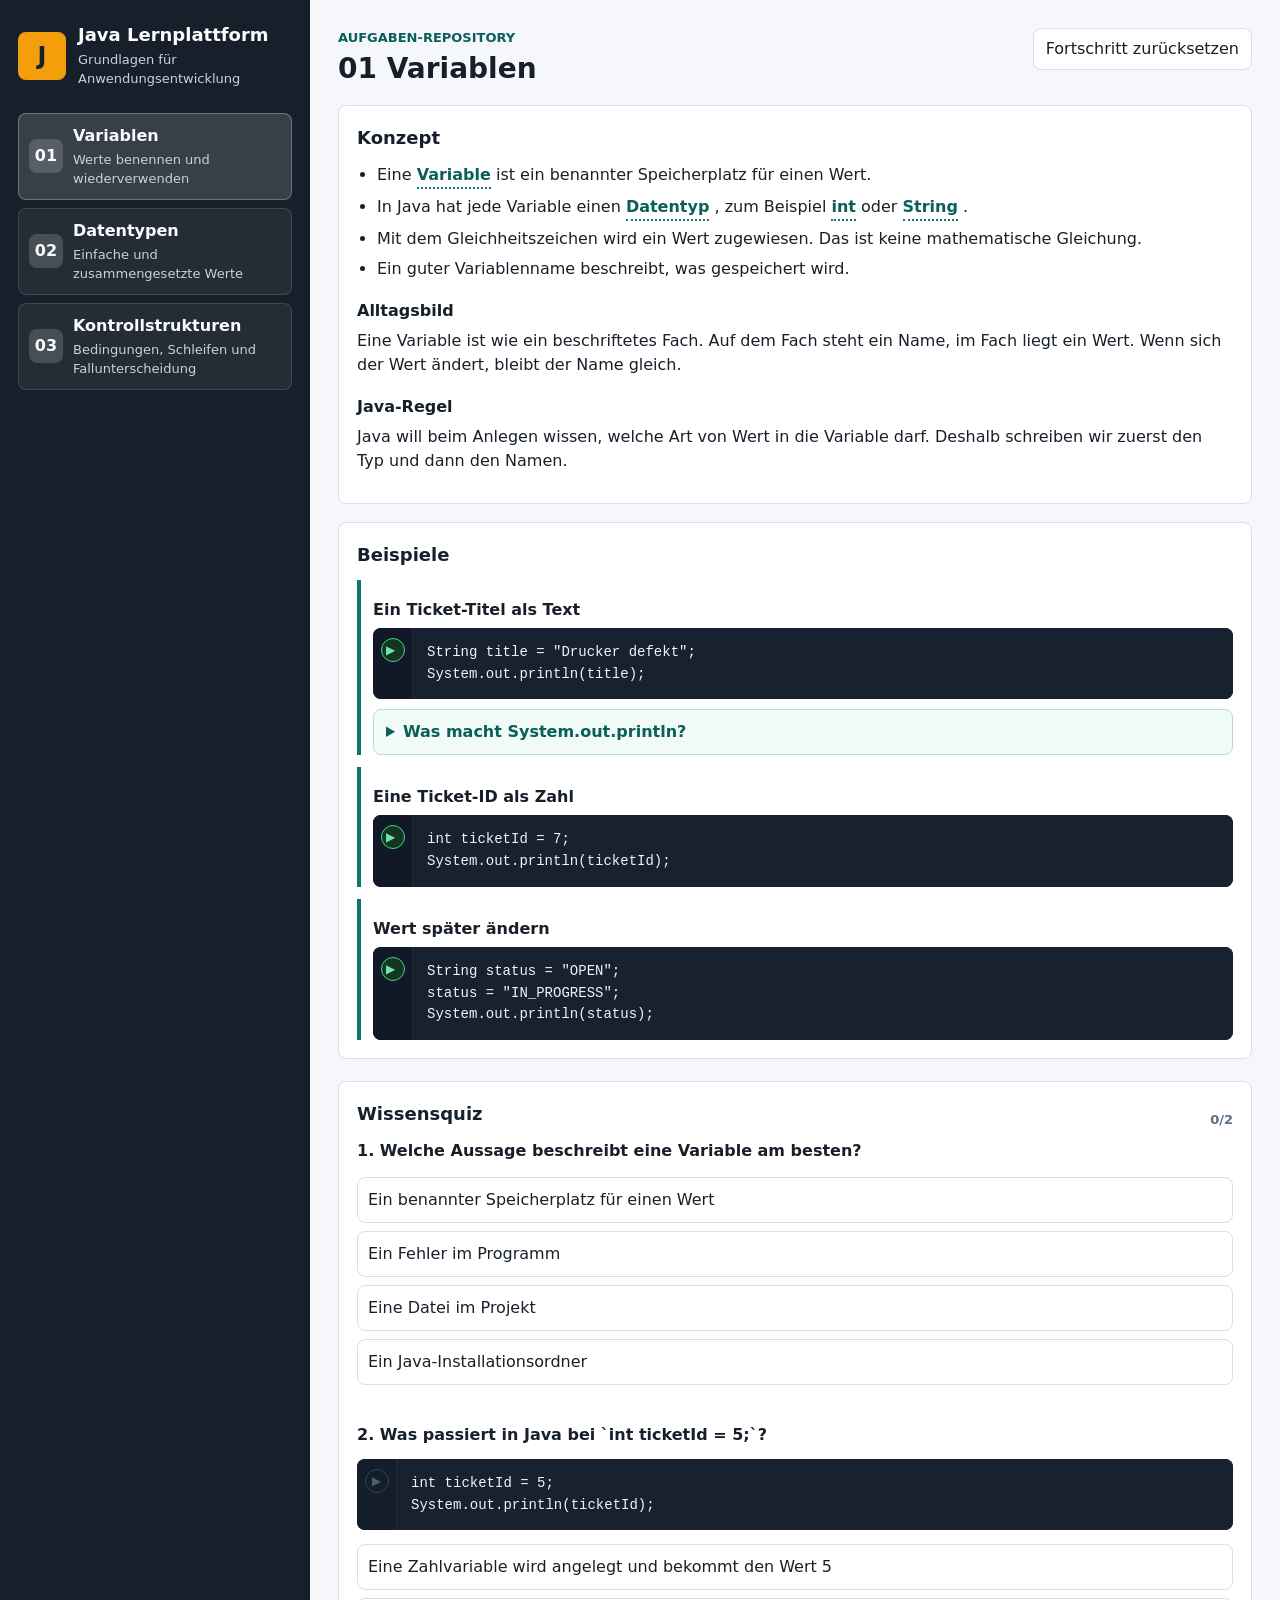
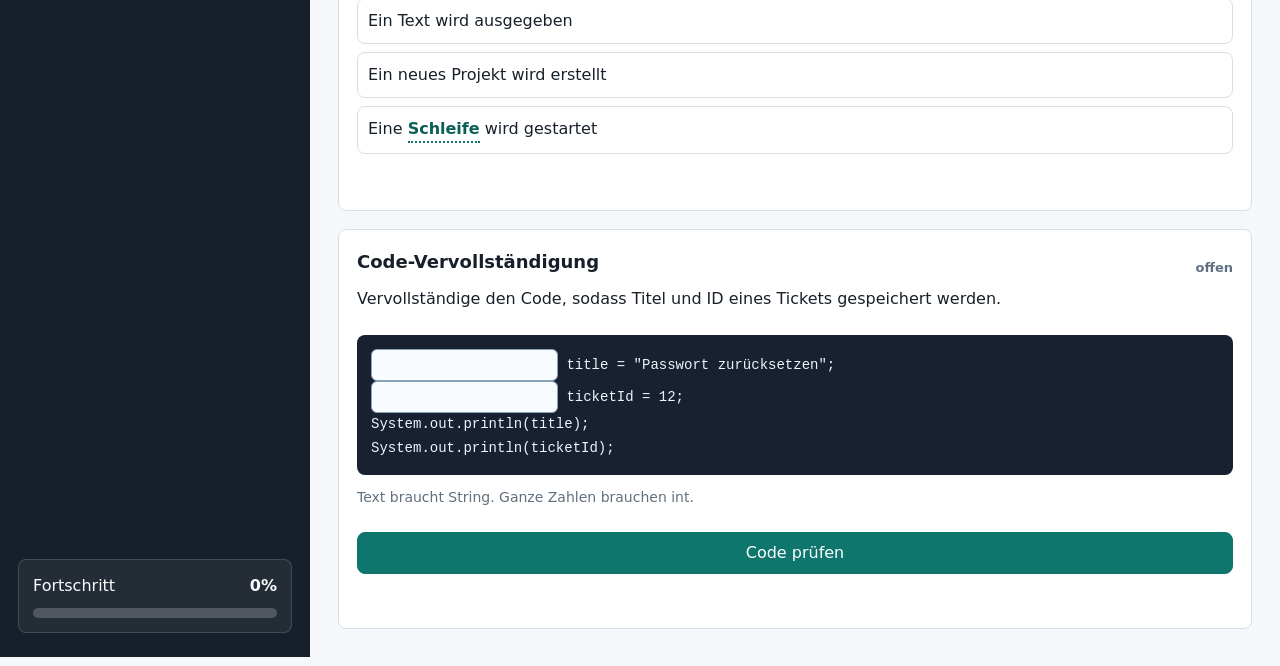
==== index.html @ a72e9490 "Initial commit" ====
<!doctype html>
<html lang="de">
  <head>
    <meta charset="utf-8">
    <meta name="viewport" content="width=device-width, initial-scale=1">
    <title>Java Lernplattform</title>
    <link rel="icon" href="data:image/svg+xml,%3Csvg xmlns='http://www.w3.org/2000/svg' viewBox='0 0 32 32'%3E%3Crect width='32' height='32' rx='6' fill='%230f766e'/%3E%3Ctext x='16' y='22' font-family='Arial' font-size='18' font-weight='700' text-anchor='middle' fill='white'%3EJ%3C/text%3E%3C/svg%3E">
    <link rel="stylesheet" href="styles.css">
  </head>
  <body>
    <div class="app-shell">
      <aside class="sidebar" aria-label="Lernmodule">
        <div class="brand-block">
          <div class="brand-mark" aria-hidden="true">J</div>
          <div>
            <h1>Java Lernplattform</h1>
            <p>Grundlagen für Anwendungsentwicklung</p>
          </div>
        </div>

        <nav id="moduleNav" class="module-nav"></nav>

        <div class="progress-panel">
          <div class="progress-row">
            <span>Fortschritt</span>
            <strong id="progressText">0%</strong>
          </div>
          <div class="progress-track" aria-hidden="true">
            <div id="progressFill" class="progress-fill"></div>
          </div>
        </div>
      </aside>

      <main class="content">
        <header class="topbar">
          <div>
            <p class="eyebrow">Aufgaben-Repository</p>
            <h2 id="moduleTitle">Modul</h2>
          </div>
          <div class="topbar-actions">
            <button id="resetProgressButton" class="secondary-button" type="button">Fortschritt zurücksetzen</button>
          </div>
        </header>

        <section class="module-layout">
          <article class="lesson-column">
            <section class="section-block">
              <h3>Konzept</h3>
              <div id="conceptContent"></div>
            </section>

            <section class="section-block">
              <h3>Beispiele</h3>
              <div id="examplesContent"></div>
            </section>
          </article>

          <aside class="activity-column">
            <section class="activity-card">
              <div class="activity-heading">
                <h3>Wissensquiz</h3>
                <span id="quizCounter"></span>
              </div>
              <div id="quizContent"></div>
            </section>

            <section class="activity-card">
              <div class="activity-heading">
                <h3>Code-Vervollständigung</h3>
                <span id="codeCounter"></span>
              </div>
              <div id="codeContent"></div>
            </section>
          </aside>
        </section>
      </main>
    </div>

    <script src="app.js"></script>
  </body>
</html>
---- styles.css ----
:root {
  --bg: #f5f7fb;
  --surface: #ffffff;
  --surface-soft: #eef3f7;
  --text: #17202a;
  --muted: #607080;
  --line: #d7e0e8;
  --accent: #0f766e;
  --accent-strong: #0b5f59;
  --accent-soft: #d9f2ee;
  --warn: #a85510;
  --error: #b42318;
  --ok: #16794c;
  --code-bg: #18212f;
  --code-text: #ecf4ff;
  --focus: #2563eb;
}

* {
  box-sizing: border-box;
}

body {
  margin: 0;
  min-height: 100vh;
  background: var(--bg);
  color: var(--text);
  font-family: Inter, ui-sans-serif, system-ui, -apple-system, BlinkMacSystemFont, "Segoe UI", sans-serif;
  font-size: 16px;
  line-height: 1.5;
  letter-spacing: 0;
}

button,
input,
select,
textarea {
  font: inherit;
}

button {
  cursor: pointer;
}

button:focus-visible,
input:focus-visible {
  outline: 3px solid rgba(37, 99, 235, 0.35);
  outline-offset: 2px;
}

.app-shell {
  display: grid;
  grid-template-columns: 310px minmax(0, 1fr);
  min-height: 100vh;
}

.sidebar {
  background: #17202a;
  color: #f9fbfd;
  padding: 24px 18px;
  display: flex;
  flex-direction: column;
  gap: 24px;
}

.brand-block {
  display: grid;
  grid-template-columns: 48px minmax(0, 1fr);
  gap: 12px;
  align-items: center;
}

.brand-mark {
  width: 48px;
  height: 48px;
  display: grid;
  place-items: center;
  border-radius: 8px;
  background: #f59e0b;
  color: #17202a;
  font-weight: 800;
  font-size: 24px;
}

.brand-block h1 {
  margin: 0;
  font-size: 18px;
  line-height: 1.2;
}

.brand-block p {
  margin: 4px 0 0;
  color: #c7d2df;
  font-size: 13px;
}

.module-nav {
  display: grid;
  gap: 8px;
}

.module-button {
  width: 100%;
  min-height: 64px;
  border: 1px solid rgba(255, 255, 255, 0.12);
  border-radius: 8px;
  background: rgba(255, 255, 255, 0.06);
  color: #f9fbfd;
  padding: 10px;
  text-align: left;
  display: grid;
  grid-template-columns: 34px minmax(0, 1fr);
  gap: 10px;
  align-items: center;
}

.module-button:hover,
.module-button.active {
  background: rgba(255, 255, 255, 0.14);
  border-color: rgba(255, 255, 255, 0.28);
}

.module-number {
  width: 34px;
  height: 34px;
  border-radius: 8px;
  background: rgba(255, 255, 255, 0.16);
  display: grid;
  place-items: center;
  font-weight: 700;
}

.module-title {
  display: block;
  font-weight: 700;
}

.module-subtitle {
  display: block;
  color: #c7d2df;
  font-size: 13px;
  margin-top: 2px;
}

.progress-panel {
  margin-top: auto;
  border: 1px solid rgba(255, 255, 255, 0.14);
  border-radius: 8px;
  padding: 14px;
  background: rgba(255, 255, 255, 0.06);
}

.progress-row {
  display: flex;
  justify-content: space-between;
  gap: 12px;
  margin-bottom: 10px;
}

.progress-track {
  height: 10px;
  border-radius: 999px;
  background: rgba(255, 255, 255, 0.2);
  overflow: hidden;
}

.progress-fill {
  height: 100%;
  width: 0;
  border-radius: inherit;
  background: #34d399;
  transition: width 180ms ease;
}

.content {
  padding: 28px;
  min-width: 0;
}

.topbar {
  display: flex;
  align-items: flex-start;
  justify-content: space-between;
  gap: 20px;
  margin-bottom: 20px;
}

.eyebrow {
  margin: 0 0 4px;
  color: var(--accent-strong);
  font-size: 13px;
  text-transform: uppercase;
  font-weight: 800;
}

.topbar h2 {
  margin: 0;
  font-size: 28px;
  line-height: 1.2;
}

.secondary-button,
.primary-button {
  min-height: 38px;
  border-radius: 8px;
  padding: 8px 12px;
  border: 1px solid var(--line);
}

.secondary-button {
  background: var(--surface);
  color: var(--text);
}

.primary-button {
  background: var(--accent);
  color: #fff;
  border-color: var(--accent);
}

.secondary-button:hover {
  background: var(--surface-soft);
}

.primary-button:hover {
  background: var(--accent-strong);
}

.module-layout {
  display: grid;
  grid-template-columns: minmax(0, 1fr);
  gap: 22px;
  align-items: start;
}

.lesson-column,
.activity-column {
  display: grid;
  gap: 18px;
}

.section-block,
.activity-card {
  background: var(--surface);
  border: 1px solid var(--line);
  border-radius: 8px;
  padding: 18px;
}

.section-block h3,
.activity-card h3 {
  margin: 0 0 12px;
  font-size: 18px;
}

.section-block h4 {
  margin: 18px 0 6px;
  font-size: 16px;
}

.section-block p,
.activity-card p {
  margin: 0 0 12px;
}

.concept-list {
  margin: 0;
  padding-left: 20px;
}

.concept-list li {
  margin: 6px 0;
}

.code-runner {
  display: grid;
  grid-template-columns: 40px minmax(0, 1fr);
  max-width: 100%;
  overflow: hidden;
  border-radius: 8px;
  background: var(--code-bg);
}

.code-gutter {
  display: flex;
  align-items: flex-start;
  justify-content: center;
  padding-top: 10px;
  background: #111827;
  border-right: 1px solid rgba(255, 255, 255, 0.08);
}

.run-icon-button,
.run-icon-placeholder {
  width: 24px;
  height: 24px;
  display: grid;
  place-items: center;
  border-radius: 999px;
  font-size: 12px;
  line-height: 1;
}

.run-icon-button {
  border: 1px solid #45d483;
  background: #123524;
  color: #6ee7a8;
  padding-left: 2px;
}

.run-icon-button:hover,
.run-icon-button.active {
  background: #166534;
  color: #ecfdf5;
}

.run-icon-placeholder {
  color: #466174;
  border: 1px solid #334155;
}

.muted-gutter {
  background: #141d2a;
}

.code-block {
  background: var(--code-bg);
  color: var(--code-text);
  border-radius: 0;
  padding: 14px;
  max-width: 100%;
  overflow-x: auto;
  font-family: "SFMono-Regular", Consolas, "Liberation Mono", Menlo, monospace;
  font-size: 14px;
  line-height: 1.55;
  white-space: pre;
  margin: 0;
}

.fake-output {
  margin-top: 10px;
  border: 1px solid #c6d3df;
  border-radius: 8px;
  background: #111827;
  color: #d1fae5;
  overflow: hidden;
}

.fake-output-label {
  padding: 7px 10px;
  background: #24313d;
  color: #e5edf5;
  font-size: 13px;
  font-weight: 800;
}

.fake-output pre {
  margin: 0;
  padding: 12px;
  overflow-x: auto;
  font-family: "SFMono-Regular", Consolas, "Liberation Mono", Menlo, monospace;
  font-size: 14px;
  line-height: 1.5;
  white-space: pre-wrap;
}

.quiz-code {
  margin-top: 10px;
}

.example-grid {
  display: grid;
  gap: 12px;
}

.example-item {
  border-left: 4px solid var(--accent);
  padding-left: 12px;
}

.info-box {
  margin-top: 10px;
  border: 1px solid #b8d9d4;
  border-radius: 8px;
  background: #f0fbf8;
  overflow: hidden;
}

.info-box summary {
  cursor: pointer;
  padding: 10px 12px;
  font-weight: 800;
  color: var(--accent-strong);
}

.info-box-content {
  padding: 0 12px 12px;
  color: #24313d;
}

.info-box-content p {
  margin: 8px 0;
}

.glossary-term {
  position: relative;
  display: inline-flex;
  border-bottom: 2px dotted var(--accent);
  color: var(--accent-strong);
  font-weight: 700;
  cursor: help;
  white-space: nowrap;
}

.glossary-popup {
  position: absolute;
  left: 0;
  bottom: calc(100% + 8px);
  z-index: 30;
  width: min(280px, 80vw);
  padding: 10px 12px;
  border: 1px solid #b8d9d4;
  border-radius: 8px;
  background: #ffffff;
  color: var(--text);
  box-shadow: 0 12px 28px rgba(23, 32, 42, 0.18);
  opacity: 0;
  transform: translateY(4px);
  pointer-events: none;
  transition: opacity 120ms ease, transform 120ms ease;
  white-space: normal;
  font-family: Inter, ui-sans-serif, system-ui, -apple-system, BlinkMacSystemFont, "Segoe UI", sans-serif;
  font-size: 14px;
  line-height: 1.4;
}

.glossary-popup strong,
.glossary-popup span {
  display: block;
}

.glossary-popup strong {
  margin-bottom: 4px;
  color: var(--accent-strong);
}

.glossary-term:hover .glossary-popup,
.glossary-term:focus .glossary-popup {
  opacity: 1;
  transform: translateY(0);
}

.activity-heading {
  display: flex;
  align-items: center;
  justify-content: space-between;
  gap: 12px;
}

.activity-heading span {
  color: var(--muted);
  font-size: 13px;
  font-weight: 700;
}

.quiz-options {
  display: grid;
  gap: 8px;
  margin: 14px 0;
}

.choice-button {
  width: 100%;
  border: 1px solid var(--line);
  border-radius: 8px;
  padding: 10px;
  background: #fff;
  color: var(--text);
  text-align: left;
}

.choice-button:hover {
  background: var(--surface-soft);
}

.choice-button.correct {
  border-color: #74c69d;
  background: #e9f8ef;
}

.choice-button.incorrect {
  border-color: #f1a39d;
  background: #fff0ee;
}

.feedback {
  min-height: 24px;
  color: var(--muted);
  font-weight: 700;
}

.feedback.ok {
  color: var(--ok);
}

.feedback.error {
  color: var(--error);
}

.completion {
  display: grid;
  gap: 12px;
}

.completion-code {
  background: var(--code-bg);
  color: var(--code-text);
  border-radius: 8px;
  padding: 14px;
  max-width: 100%;
  overflow-x: auto;
  font-family: "SFMono-Regular", Consolas, "Liberation Mono", Menlo, monospace;
  font-size: 14px;
  line-height: 1.7;
  white-space: pre-wrap;
  overflow-wrap: anywhere;
}

.blank-input {
  min-width: 120px;
  max-width: 220px;
  height: 32px;
  border: 1px solid #88a2b6;
  border-radius: 6px;
  padding: 4px 8px;
  background: #f8fbff;
  color: #111827;
  font-family: inherit;
}

.blank-input.correct {
  border-color: #22c55e;
  background: #eafaf0;
}

.blank-input.incorrect {
  border-color: #ef4444;
  background: #fff1f1;
}

.hint {
  color: var(--muted);
  font-size: 14px;
}

@media (max-width: 1080px) {
  .app-shell {
    grid-template-columns: 1fr;
  }

  .sidebar {
    min-height: auto;
  }

  .module-layout {
    grid-template-columns: 1fr;
  }

  .module-nav {
    grid-template-columns: repeat(3, minmax(0, 1fr));
  }
}

@media (max-width: 720px) {
  .content {
    padding: 18px;
  }

  .topbar {
    display: grid;
  }

  .module-nav {
    grid-template-columns: 1fr;
  }

  .blank-input {
    width: 100%;
    max-width: none;
  }

  .completion-code {
    display: grid;
    gap: 6px;
  }
}
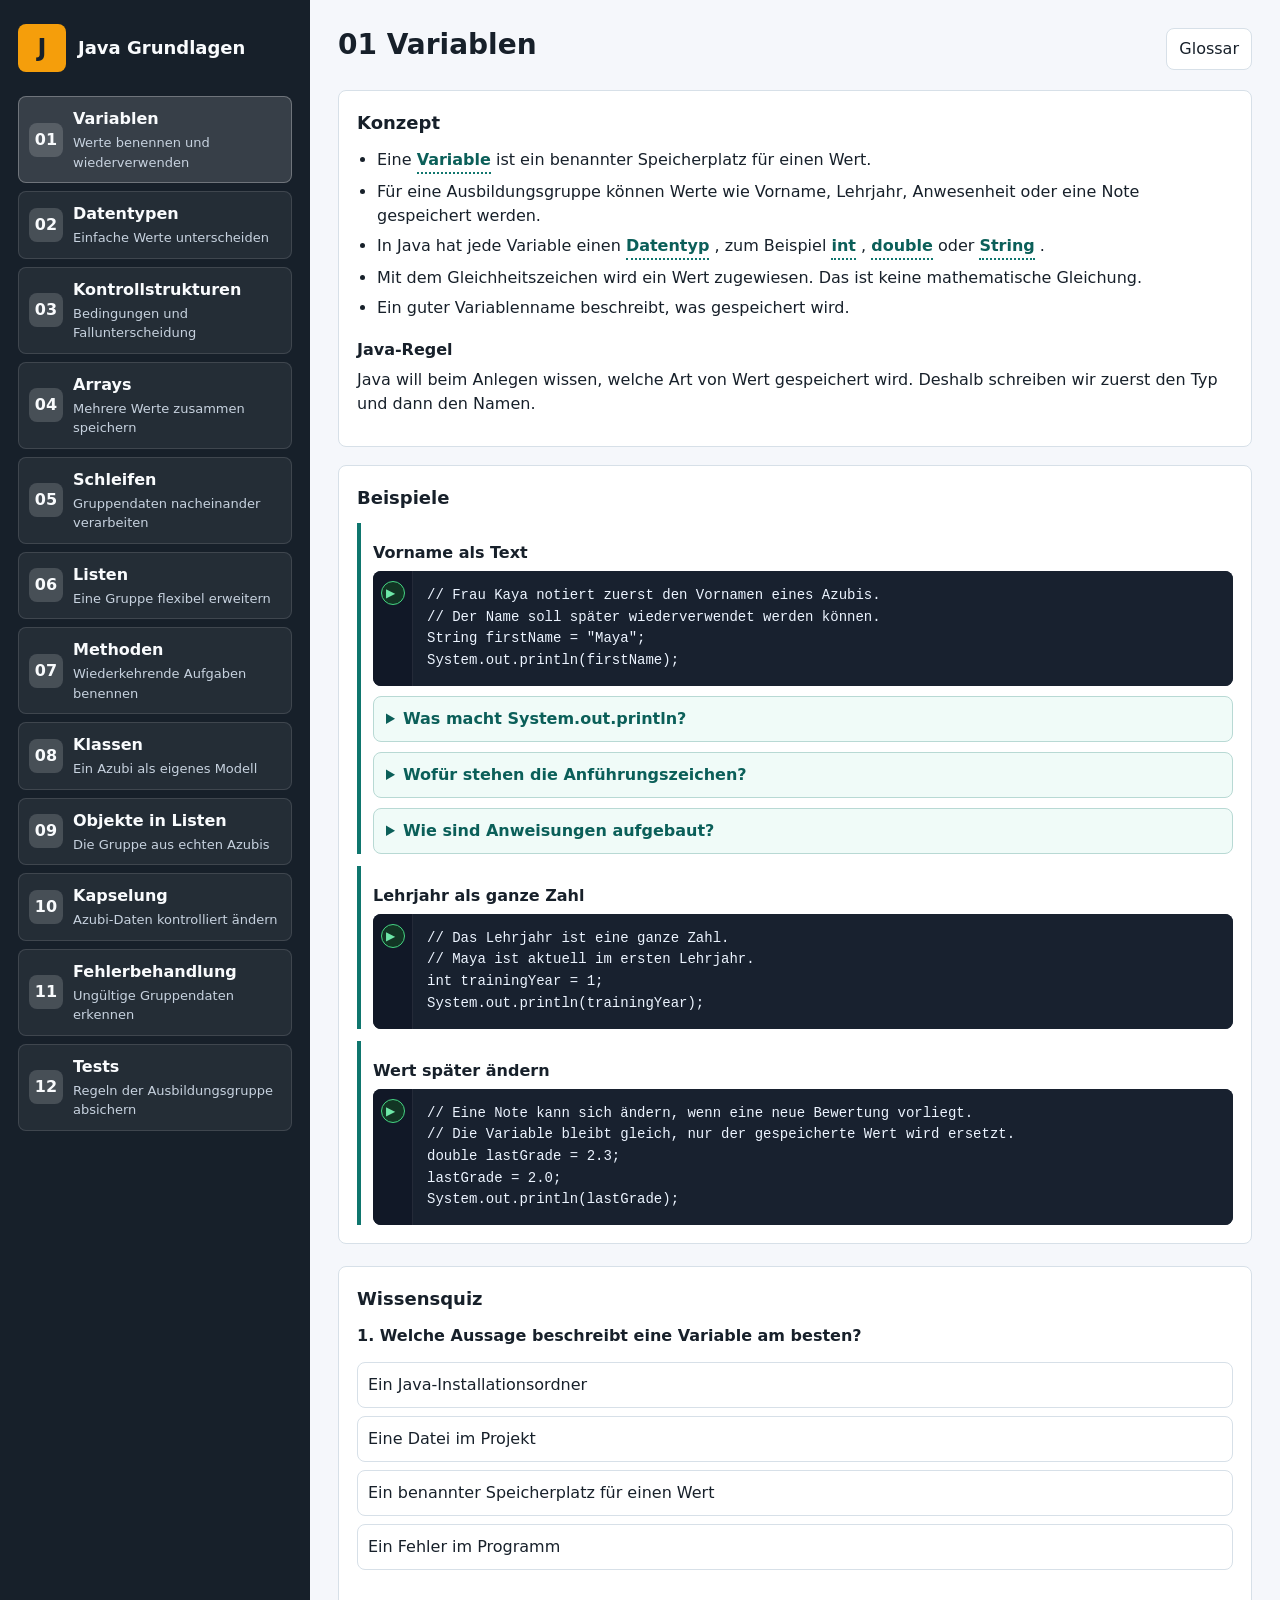
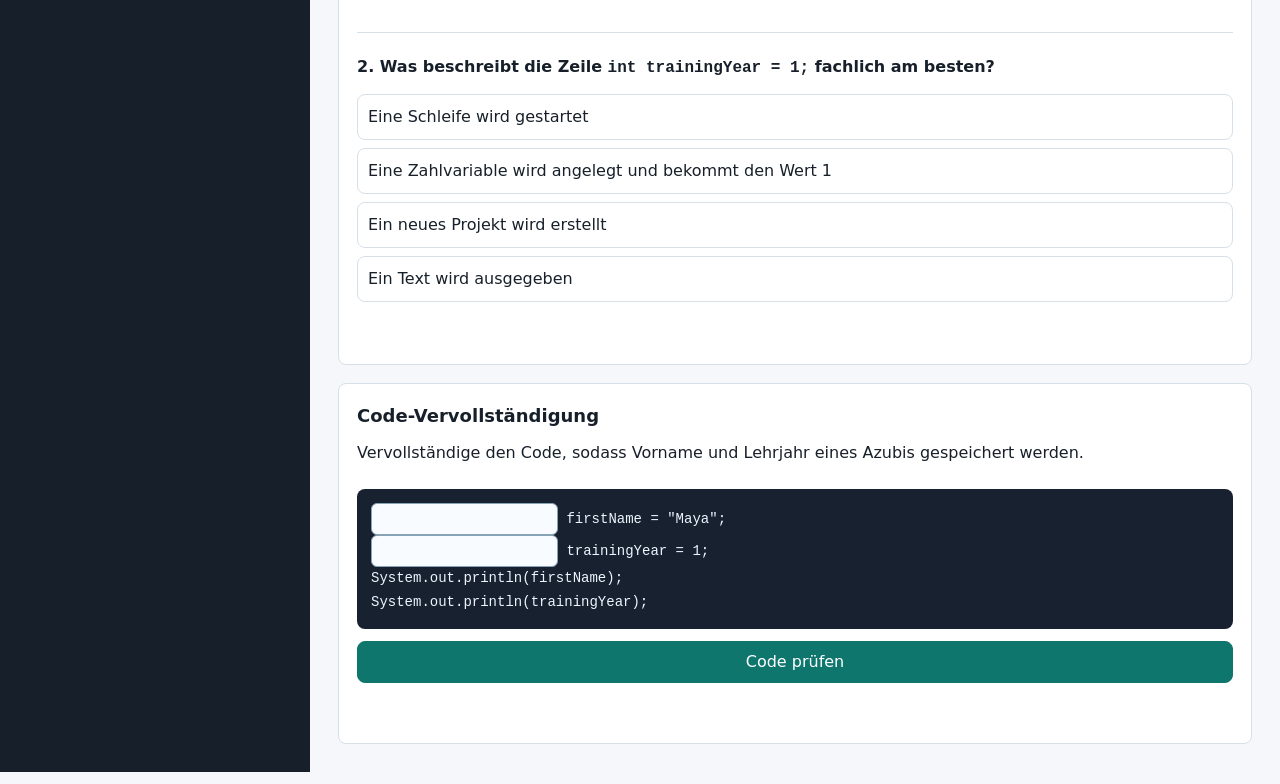
==== commit a3b64c13: "Add Java learning platform snapshot" ====
--- a/index.html
+++ b/index.html
@@ -3,7 +3,7 @@
   <head>
     <meta charset="utf-8">
     <meta name="viewport" content="width=device-width, initial-scale=1">
-    <title>Java Lernplattform</title>
+    <title>Java Grundlagen</title>
     <link rel="icon" href="data:image/svg+xml,%3Csvg xmlns='http://www.w3.org/2000/svg' viewBox='0 0 32 32'%3E%3Crect width='32' height='32' rx='6' fill='%230f766e'/%3E%3Ctext x='16' y='22' font-family='Arial' font-size='18' font-weight='700' text-anchor='middle' fill='white'%3EJ%3C/text%3E%3C/svg%3E">
     <link rel="stylesheet" href="styles.css">
   </head>
@@ -13,61 +13,45 @@
         <div class="brand-block">
           <div class="brand-mark" aria-hidden="true">J</div>
           <div>
-            <h1>Java Lernplattform</h1>
-            <p>Grundlagen für Anwendungsentwicklung</p>
+            <h1>Java Grundlagen</h1>
           </div>
         </div>
 
         <nav id="moduleNav" class="module-nav"></nav>
-
-        <div class="progress-panel">
-          <div class="progress-row">
-            <span>Fortschritt</span>
-            <strong id="progressText">0%</strong>
-          </div>
-          <div class="progress-track" aria-hidden="true">
-            <div id="progressFill" class="progress-fill"></div>
-          </div>
-        </div>
       </aside>
 
       <main class="content">
         <header class="topbar">
-          <div>
-            <p class="eyebrow">Aufgaben-Repository</p>
-            <h2 id="moduleTitle">Modul</h2>
-          </div>
+          <h2 id="moduleTitle">Modul</h2>
           <div class="topbar-actions">
-            <button id="resetProgressButton" class="secondary-button" type="button">Fortschritt zurücksetzen</button>
+            <button id="glossaryButton" class="secondary-button" type="button">Glossar</button>
           </div>
         </header>
 
         <section class="module-layout">
           <article class="lesson-column">
-            <section class="section-block">
-              <h3>Konzept</h3>
+            <section id="conceptSection" class="section-block">
+              <h3 id="conceptHeading">Konzept</h3>
               <div id="conceptContent"></div>
             </section>
 
-            <section class="section-block">
+            <section id="examplesSection" class="section-block">
               <h3>Beispiele</h3>
               <div id="examplesContent"></div>
             </section>
           </article>
 
           <aside class="activity-column">
-            <section class="activity-card">
+            <section id="quizSection" class="activity-card">
               <div class="activity-heading">
                 <h3>Wissensquiz</h3>
-                <span id="quizCounter"></span>
               </div>
               <div id="quizContent"></div>
             </section>
 
-            <section class="activity-card">
+            <section id="codeSection" class="activity-card">
               <div class="activity-heading">
                 <h3>Code-Vervollständigung</h3>
-                <span id="codeCounter"></span>
               </div>
               <div id="codeContent"></div>
             </section>
--- a/styles.css
+++ b/styles.css
@@ -88,12 +88,6 @@
   line-height: 1.2;
 }
 
-.brand-block p {
-  margin: 4px 0 0;
-  color: #c7d2df;
-  font-size: 13px;
-}
-
 .module-nav {
   display: grid;
   gap: 8px;
@@ -140,36 +134,6 @@
   color: #c7d2df;
   font-size: 13px;
   margin-top: 2px;
-}
-
-.progress-panel {
-  margin-top: auto;
-  border: 1px solid rgba(255, 255, 255, 0.14);
-  border-radius: 8px;
-  padding: 14px;
-  background: rgba(255, 255, 255, 0.06);
-}
-
-.progress-row {
-  display: flex;
-  justify-content: space-between;
-  gap: 12px;
-  margin-bottom: 10px;
-}
-
-.progress-track {
-  height: 10px;
-  border-radius: 999px;
-  background: rgba(255, 255, 255, 0.2);
-  overflow: hidden;
-}
-
-.progress-fill {
-  height: 100%;
-  width: 0;
-  border-radius: inherit;
-  background: #34d399;
-  transition: width 180ms ease;
 }
 
 .content {
@@ -185,14 +149,6 @@
   margin-bottom: 20px;
 }
 
-.eyebrow {
-  margin: 0 0 4px;
-  color: var(--accent-strong);
-  font-size: 13px;
-  text-transform: uppercase;
-  font-weight: 800;
-}
-
 .topbar h2 {
   margin: 0;
   font-size: 28px;
@@ -220,6 +176,12 @@
 
 .secondary-button:hover {
   background: var(--surface-soft);
+}
+
+.secondary-button.active {
+  border-color: var(--accent);
+  background: var(--accent-soft);
+  color: var(--accent-strong);
 }
 
 .primary-button:hover {
@@ -368,6 +330,96 @@
   margin-top: 10px;
 }
 
+.example-context {
+  display: grid;
+  grid-template-columns: minmax(220px, 0.75fr) minmax(0, 1.25fr);
+  gap: 18px;
+  align-items: center;
+  margin-bottom: 18px;
+  padding: 14px;
+  border: 1px solid #b8d9d4;
+  border-radius: 8px;
+  background: #f0fbf8;
+}
+
+.group-overview {
+  overflow: hidden;
+  border: 1px solid #9accc3;
+  border-radius: 8px;
+  background: #ffffff;
+  box-shadow: 0 10px 22px rgba(23, 32, 42, 0.1);
+}
+
+.group-overview-header {
+  padding: 14px;
+  background: #0f766e;
+  color: #ffffff;
+}
+
+.group-overview-header span,
+.group-overview-header strong {
+  display: block;
+}
+
+.group-overview-header span {
+  font-size: 24px;
+  font-weight: 900;
+}
+
+.group-overview-header strong {
+  margin-top: 2px;
+  font-size: 13px;
+}
+
+.group-overview-list {
+  display: grid;
+  gap: 8px;
+  padding: 12px;
+}
+
+.group-overview-list span {
+  display: block;
+  padding: 8px 10px;
+  border-radius: 6px;
+  background: #eef3f7;
+  color: var(--text);
+  font-weight: 800;
+}
+
+.example-context h4 {
+  margin: 0 0 6px;
+  color: var(--accent-strong);
+}
+
+.example-context p {
+  margin: 0 0 12px;
+}
+
+.group-field-list {
+  display: grid;
+  grid-template-columns: repeat(2, minmax(0, 1fr));
+  gap: 8px 14px;
+  margin: 0;
+}
+
+.group-field-list div {
+  min-width: 0;
+}
+
+.group-field-list dt {
+  color: var(--muted);
+  font-size: 12px;
+  font-weight: 800;
+  text-transform: uppercase;
+}
+
+.group-field-list dd {
+  margin: 2px 0 0;
+  color: var(--text);
+  font-weight: 800;
+  overflow-wrap: anywhere;
+}
+
 .example-grid {
   display: grid;
   gap: 12px;
@@ -457,10 +509,10 @@
   gap: 12px;
 }
 
-.activity-heading span {
-  color: var(--muted);
-  font-size: 13px;
-  font-weight: 700;
+.quiz-question + .quiz-question {
+  margin-top: 24px;
+  padding-top: 22px;
+  border-top: 1px solid var(--line);
 }
 
 .quiz-options {
@@ -495,6 +547,7 @@
 
 .feedback {
   min-height: 24px;
+  margin-bottom: 6px;
   color: var(--muted);
   font-weight: 700;
 }
@@ -548,9 +601,81 @@
   background: #fff1f1;
 }
 
-.hint {
+.glossary-search {
+  display: grid;
+  gap: 8px;
+  margin-bottom: 14px;
+}
+
+.glossary-search label {
   color: var(--muted);
-  font-size: 14px;
+  font-size: 13px;
+  font-weight: 800;
+}
+
+.glossary-search input {
+  width: 100%;
+  min-height: 42px;
+  border: 1px solid var(--line);
+  border-radius: 8px;
+  padding: 8px 12px;
+  background: #ffffff;
+  color: var(--text);
+}
+
+.glossary-table {
+  display: grid;
+  gap: 0;
+  overflow: hidden;
+  border: 1px solid var(--line);
+  border-radius: 8px;
+  background: #ffffff;
+}
+
+.glossary-table-header,
+.glossary-row {
+  display: grid;
+  grid-template-columns: minmax(180px, 0.8fr) minmax(0, 2.4fr);
+  column-gap: 18px;
+  align-items: start;
+}
+
+.glossary-table-header {
+  padding: 10px 14px;
+  background: #eef3f7;
+  color: var(--muted);
+  font-size: 13px;
+  font-weight: 800;
+}
+
+.glossary-row {
+  padding: 14px;
+  border-top: 1px solid var(--line);
+}
+
+.glossary-row h4 {
+  margin: 0;
+  color: var(--accent-strong);
+  font-size: 16px;
+  overflow-wrap: anywhere;
+}
+
+.glossary-row p {
+  margin: 0;
+  min-width: 0;
+}
+
+.glossary-row mark {
+  border-radius: 4px;
+  padding: 0 2px;
+  background: #fef3c7;
+  color: inherit;
+}
+
+.empty-state {
+  margin: 0;
+  padding: 14px;
+  color: var(--muted);
 }
 
 @media (max-width: 1080px) {
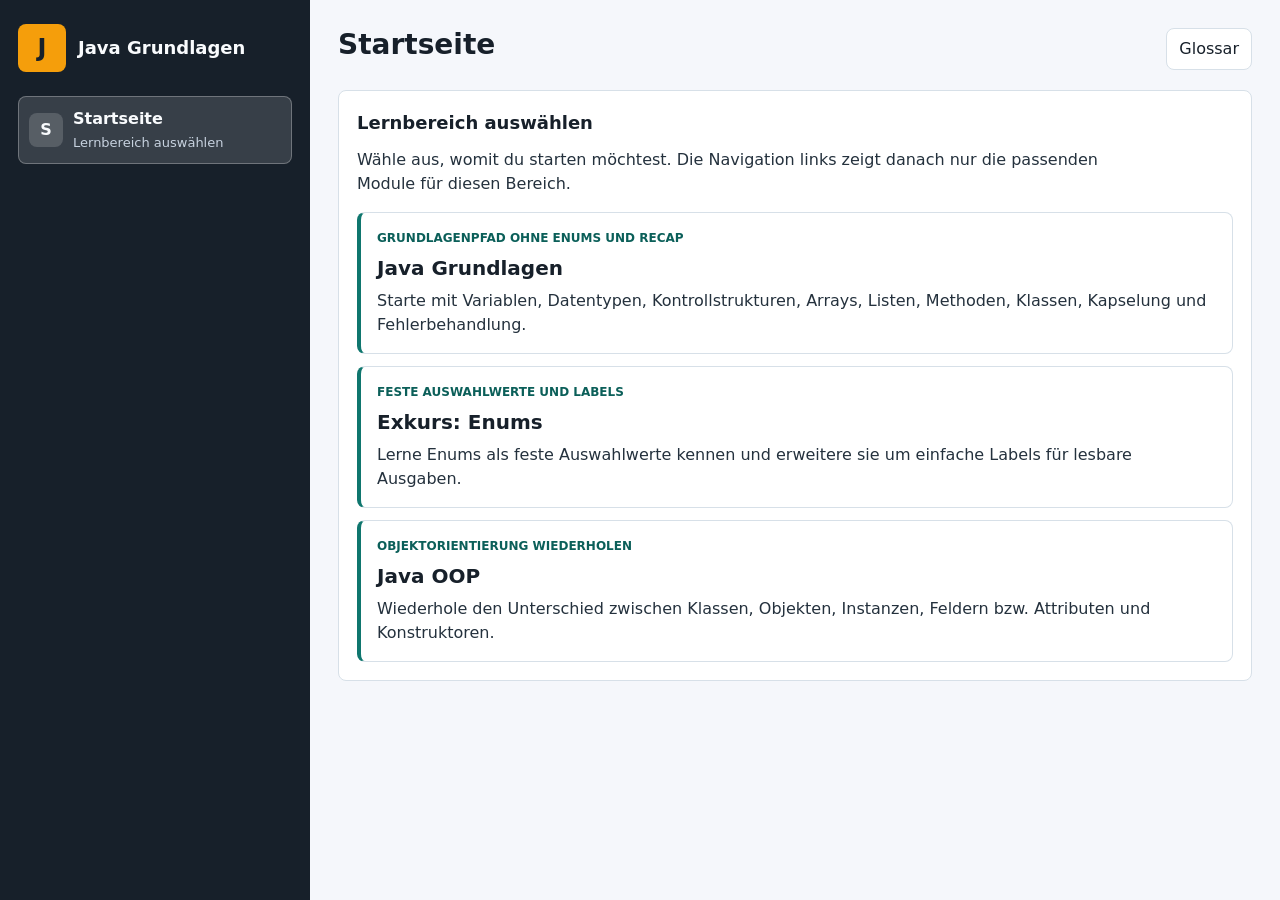
==== commit 893e85bb: "Add learning tracks and enum modules" ====
--- a/index.html
+++ b/index.html
@@ -49,9 +49,16 @@
               <div id="quizContent"></div>
             </section>
 
+            <section id="moduleTasksSection" class="activity-card" hidden>
+              <div class="activity-heading">
+                <h3>Implementierungsaufgaben</h3>
+              </div>
+              <div id="moduleTasksContent"></div>
+            </section>
+
             <section id="codeSection" class="activity-card">
               <div class="activity-heading">
-                <h3>Code-Vervollständigung</h3>
+                <h3 id="codeSectionHeading">Code-Vervollständigung</h3>
               </div>
               <div id="codeContent"></div>
             </section>
--- a/styles.css
+++ b/styles.css
@@ -93,6 +93,15 @@
   gap: 8px;
 }
 
+.track-label {
+  margin: 10px 2px 2px;
+  color: #c7d2df;
+  font-size: 12px;
+  font-weight: 900;
+  letter-spacing: 0.04em;
+  text-transform: uppercase;
+}
+
 .module-button {
   width: 100%;
   min-height: 64px;
@@ -112,6 +121,23 @@
 .module-button.active {
   background: rgba(255, 255, 255, 0.14);
   border-color: rgba(255, 255, 255, 0.28);
+}
+
+.task-nav-button {
+  margin-top: 16px;
+  border-color: rgba(245, 158, 11, 0.65);
+  background: rgba(245, 158, 11, 0.16);
+}
+
+.task-nav-button .module-number {
+  background: #f59e0b;
+  color: #17202a;
+}
+
+.task-nav-button:hover,
+.task-nav-button.active {
+  border-color: rgba(245, 158, 11, 0.95);
+  background: rgba(245, 158, 11, 0.28);
 }
 
 .module-number {
@@ -232,6 +258,60 @@
 
 .concept-list li {
   margin: 6px 0;
+}
+
+.home-intro {
+  max-width: 760px;
+  color: #24313d;
+}
+
+.home-intro p {
+  margin: 0 0 16px;
+}
+
+.track-grid {
+  display: grid;
+  gap: 12px;
+}
+
+.track-card {
+  width: 100%;
+  display: grid;
+  gap: 6px;
+  border: 1px solid var(--line);
+  border-left: 4px solid var(--accent);
+  border-radius: 8px;
+  padding: 16px;
+  background: #ffffff;
+  color: var(--text);
+  text-align: left;
+}
+
+.track-card:hover {
+  background: var(--surface-soft);
+  border-color: #9accc3;
+}
+
+.track-card-kicker,
+.track-card-title,
+.track-card-description {
+  display: block;
+}
+
+.track-card-kicker {
+  color: var(--accent-strong);
+  font-size: 12px;
+  font-weight: 900;
+  text-transform: uppercase;
+}
+
+.track-card-title {
+  font-size: 20px;
+  font-weight: 900;
+}
+
+.track-card-description {
+  color: #24313d;
 }
 
 .code-runner {
@@ -454,6 +534,135 @@
   margin: 8px 0;
 }
 
+.task-page-intro {
+  max-width: 920px;
+  margin-bottom: 18px;
+  color: #24313d;
+}
+
+.task-page-intro p {
+  margin: 0 0 10px;
+}
+
+.task-list {
+  display: grid;
+  gap: 14px;
+}
+
+.implementation-task {
+  border: 1px solid var(--line);
+  border-left: 4px solid #f59e0b;
+  border-radius: 8px;
+  padding: 16px;
+  background: #ffffff;
+}
+
+.task-header {
+  display: flex;
+  justify-content: space-between;
+  gap: 16px;
+  align-items: flex-start;
+  margin-bottom: 10px;
+}
+
+.task-index {
+  display: block;
+  margin-bottom: 4px;
+  color: #a85510;
+  font-size: 12px;
+  font-weight: 900;
+  text-transform: uppercase;
+}
+
+.implementation-task h4 {
+  margin: 0;
+  font-size: 18px;
+}
+
+.implementation-task h5 {
+  margin: 0 0 8px;
+  font-size: 14px;
+  color: var(--muted);
+  text-transform: uppercase;
+}
+
+.task-meta {
+  display: flex;
+  gap: 6px;
+  flex-wrap: wrap;
+  justify-content: flex-end;
+}
+
+.task-meta span {
+  display: inline-flex;
+  min-height: 28px;
+  align-items: center;
+  border: 1px solid #f1c27d;
+  border-radius: 999px;
+  padding: 4px 9px;
+  background: #fff7ed;
+  color: #8a4b0f;
+  font-size: 12px;
+  font-weight: 800;
+}
+
+.task-section {
+  margin-top: 12px;
+}
+
+.task-section ul {
+  margin: 0;
+  padding-left: 20px;
+}
+
+.task-section li {
+  margin: 5px 0;
+}
+
+.task-concept {
+  margin-top: 12px;
+  border: 1px solid #b8d9d4;
+  border-radius: 8px;
+  background: #f0fbf8;
+  overflow: hidden;
+}
+
+.task-concept summary {
+  cursor: pointer;
+  padding: 10px 12px;
+  font-weight: 900;
+  color: var(--accent-strong);
+}
+
+.task-concept-body {
+  display: grid;
+  gap: 10px;
+  padding: 0 12px 12px;
+}
+
+.task-concept-body p {
+  margin: 0;
+}
+
+.expected-output {
+  margin-top: 12px;
+  border: 1px solid #c6d3df;
+  border-radius: 8px;
+  background: #111827;
+  color: #d1fae5;
+  overflow: hidden;
+}
+
+.expected-output pre {
+  margin: 0;
+  padding: 12px;
+  overflow-x: auto;
+  font-family: "SFMono-Regular", Consolas, "Liberation Mono", Menlo, monospace;
+  font-size: 14px;
+  line-height: 1.5;
+  white-space: pre-wrap;
+}
+
 .glossary-term {
   position: relative;
   display: inline-flex;
@@ -538,11 +747,29 @@
 .choice-button.correct {
   border-color: #74c69d;
   background: #e9f8ef;
+  box-shadow: inset 4px 0 0 #16794c;
 }
 
 .choice-button.incorrect {
   border-color: #f1a39d;
-  background: #fff0ee;
+  border-style: dashed;
+  background: repeating-linear-gradient(
+    135deg,
+    #fff0ee,
+    #fff0ee 10px,
+    #ffe3df 10px,
+    #ffe3df 20px
+  );
+}
+
+.choice-button.correct::before {
+  content: "Richtig: ";
+  font-weight: 900;
+}
+
+.choice-button.incorrect::before {
+  content: "Prüfen: ";
+  font-weight: 900;
 }
 
 .feedback {
@@ -558,6 +785,14 @@
 
 .feedback.error {
   color: var(--error);
+}
+
+.feedback.ok::before {
+  content: "OK: ";
+}
+
+.feedback.error::before {
+  content: "! ";
 }
 
 .completion {
@@ -593,12 +828,20 @@
 
 .blank-input.correct {
   border-color: #22c55e;
+  box-shadow: inset 0 -4px 0 #bbf7d0;
   background: #eafaf0;
 }
 
 .blank-input.incorrect {
   border-color: #ef4444;
-  background: #fff1f1;
+  border-style: dashed;
+  background: repeating-linear-gradient(
+    135deg,
+    #fff1f1,
+    #fff1f1 8px,
+    #ffe4e4 8px,
+    #ffe4e4 16px
+  );
 }
 
 .glossary-search {
